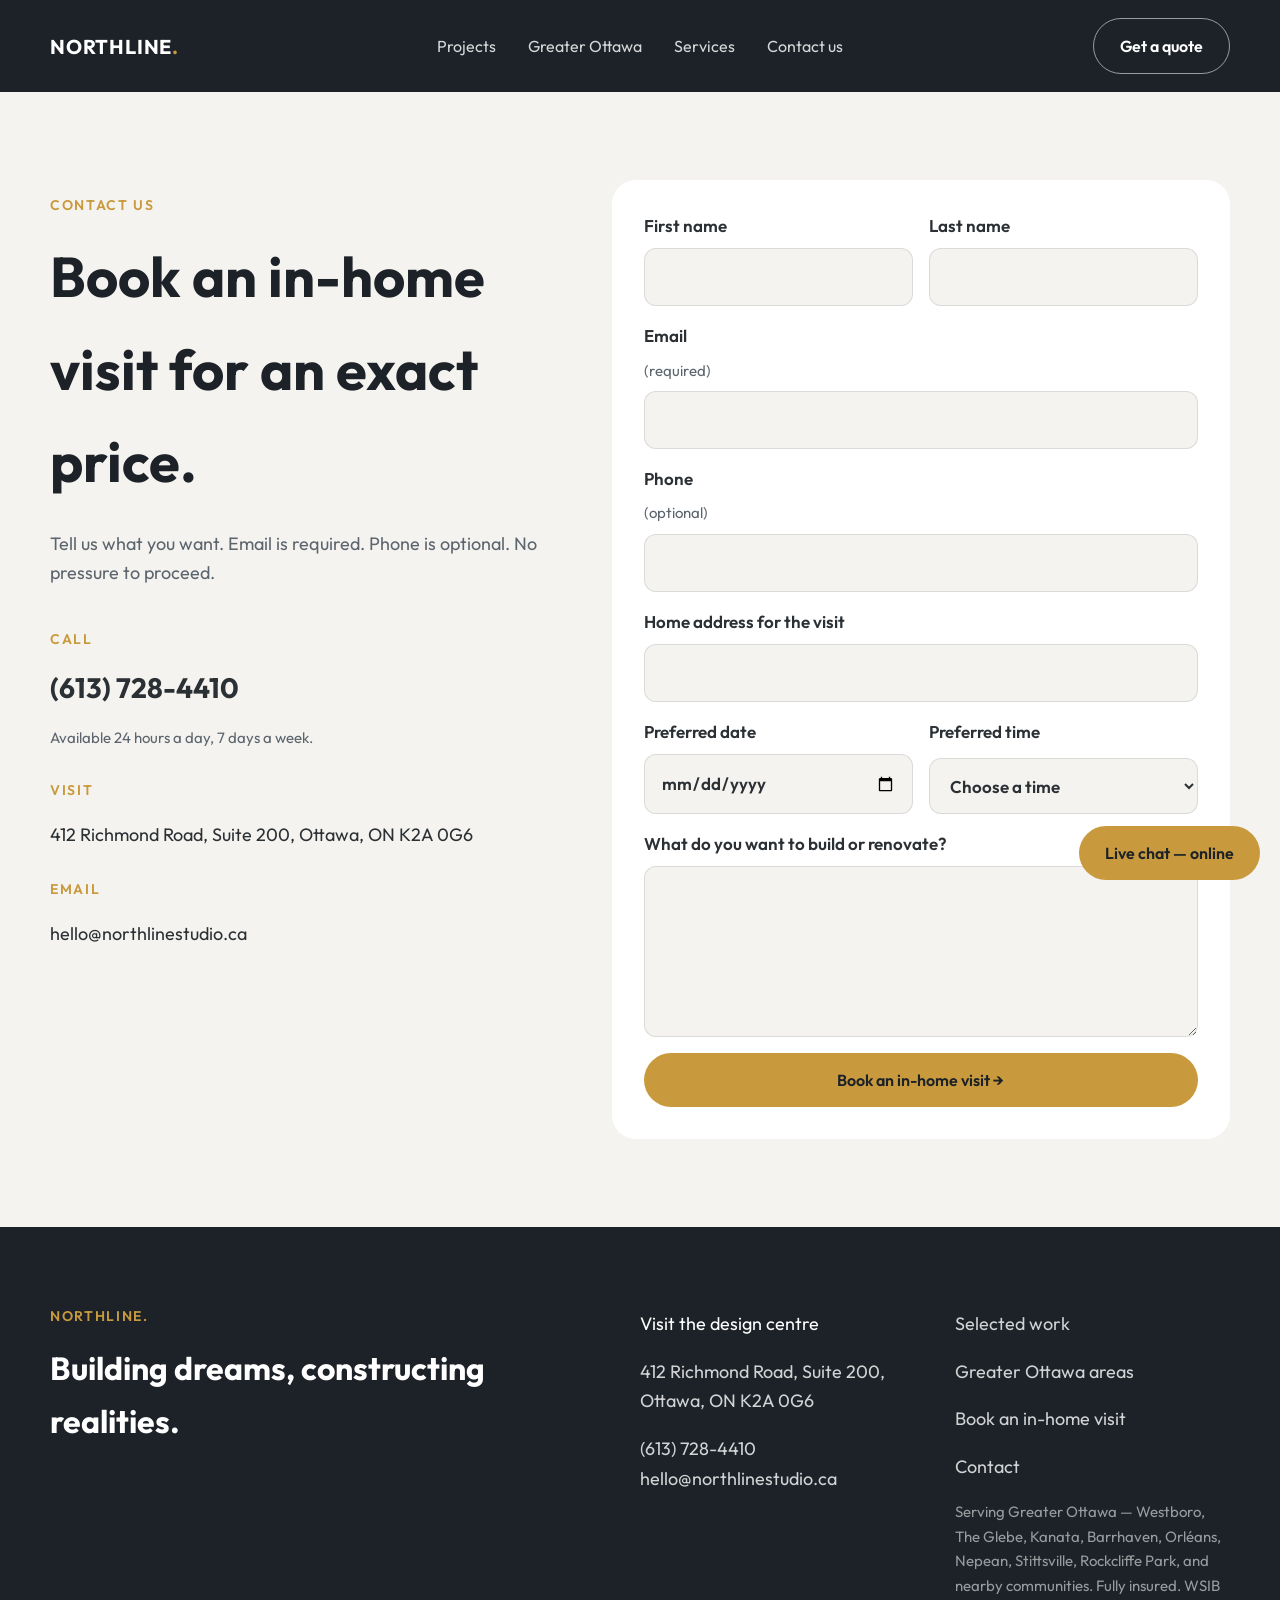
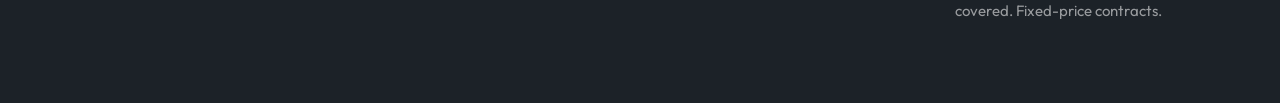
==== contact.html @ d54a14c9 "Add Greater Ottawa pages, sitemap, and SEO to the live site. Co-authored-by: Cursor <cursoragent@cur" ====
<!doctype html>
<html lang="en-CA">
  <head>
    <meta charset="UTF-8" />
    <meta name="viewport" content="width=device-width, initial-scale=1.0" />
    <title>Get a Quote | Northline Greater Ottawa</title>
    <meta
      name="description"
      content="Book a Northline in-home visit anywhere in Greater Ottawa. Email is required. Phone is optional. Exact pricing after we see the house."
    />
    <link rel="canonical" href="https://northlinestudio.ca/contact.html" />
    <meta name="robots" content="index, follow" />
    <meta name="theme-color" content="#1C2228" />
    <link rel="icon" type="image/svg+xml" href="public/favicon.svg" />
    <link rel="preconnect" href="https://fonts.googleapis.com" />
    <link rel="preconnect" href="https://fonts.gstatic.com" crossorigin />
    <link href="https://fonts.googleapis.com/css2?family=Outfit:wght@400;500;600;700&display=swap" rel="stylesheet" />
    <link rel="stylesheet" href="assets/styles.css" />
  </head>
  <body>
    <header class="site-header" id="site-header"></header>
    <main class="section">
      <div class="wrap split">
        <div>
          <p class="kicker">Contact us</p>
          <h1 class="display" style="font-size:clamp(36px,5vw,56px);margin:8px 0 0">Book an in-home visit for an exact price.</h1>
          <p class="lede" style="margin-top: 20px">
            Tell us what you want. Email is required. Phone is optional. No pressure to proceed.
          </p>
          <p class="kicker" style="margin-top: 40px">Call</p>
          <p style="font-size: 28px; font-weight: 700; margin: 4px 0"><a href="tel:+16137284410">(613) 728-4410</a></p>
          <p class="fine">Available 24 hours a day, 7 days a week.</p>
          <p class="kicker" style="margin-top: 28px">Visit</p>
          <p>412 Richmond Road, Suite 200, Ottawa, ON K2A 0G6</p>
          <p class="kicker" style="margin-top: 28px">Email</p>
          <p><a href="mailto:hello@northlinestudio.ca">hello@northlinestudio.ca</a></p>
        </div>
        <form data-quote-form class="book-form">
          <div class="form-2">
            <label>First name<input class="field" name="first" required /></label>
            <label>Last name<input class="field" name="last" required /></label>
          </div>
          <label>Email <span class="hint">(required)</span><input class="field" type="email" name="email" required /></label>
          <label>Phone <span class="hint">(optional)</span><input class="field" type="tel" name="phone" /></label>
          <label>Home address for the visit<input class="field" name="address" required /></label>
          <div class="form-2">
            <label>Preferred date<input class="field" type="date" name="date" required /></label>
            <label>
              Preferred time
              <select class="field" name="time" required>
                <option value="" disabled selected>Choose a time</option>
                <option>Morning</option>
                <option>Afternoon</option>
                <option>Evening</option>
              </select>
            </label>
          </div>
          <label>
            What do you want to build or renovate?
            <textarea class="field" name="project" rows="5" required></textarea>
          </label>
          <button class="btn" type="submit">Book an in-home visit →</button>
        </form>
      </div>
    </main>
    <footer class="site-footer" id="site-footer"></footer>
    <script src="assets/app.js"></script>
  </body>
</html>
---- assets/styles.css ----
:root {
  --main: #1c2228;
  --secondary: #343d46;
  --accent: #c99a3d;
  --accent-hover: #d4ab55;
  --bg: #f5f3ef;
  --card: #ffffff;
  --text: #2b3035;
  --muted: #5c656e;
  --line: rgb(28 34 40 / 0.12);
  --sans: "Outfit", system-ui, sans-serif;
}

* { box-sizing: border-box; }
html { scroll-behavior: smooth; }
body {
  margin: 0;
  font-family: var(--sans);
  font-size: 18px;
  line-height: 1.65;
  background: var(--bg);
  color: var(--text);
  -webkit-font-smoothing: antialiased;
}
img { max-width: 100%; display: block; background: var(--secondary); }
a { color: inherit; text-decoration: none; }
button, input, select, textarea { font: inherit; color: inherit; }
::selection { background: var(--accent); color: #fff; }

.wrap { width: min(1180px, calc(100% - 48px)); margin-inline: auto; }
.display { font-weight: 700; color: var(--main); }
.accent { color: var(--accent); }

.site-header {
  position: sticky;
  top: 0;
  z-index: 40;
  background: var(--main);
  color: #fff;
}
.header-inner {
  display: grid;
  grid-template-columns: 1fr auto 1fr;
  align-items: center;
  gap: 16px;
  padding: 18px 0;
}
.logo {
  font-size: 20px;
  font-weight: 700;
  letter-spacing: 0.04em;
  justify-self: start;
}
.logo span { color: var(--accent); }
.nav {
  display: flex;
  align-items: center;
  gap: 32px;
  font-size: 16px;
  color: rgb(255 255 255 / 0.82);
}
.nav a:hover { color: #fff; }
.header-cta { justify-self: end; }
.menu-toggle {
  display: none;
  background: none;
  border: 0;
  color: #fff;
  font-size: 16px;
  cursor: pointer;
  justify-self: end;
}

.btn {
  display: inline-flex;
  align-items: center;
  justify-content: center;
  gap: 8px;
  border: 0;
  border-radius: 999px;
  padding: 14px 26px;
  font-size: 16px;
  font-weight: 600;
  cursor: pointer;
  background: var(--accent);
  color: var(--main);
}
.btn:hover { background: var(--accent-hover); }
.btn-outline {
  background: transparent;
  color: #fff;
  border: 1px solid rgb(255 255 255 / 0.55);
}
.btn-outline:hover { background: rgb(255 255 255 / 0.08); }
.btn-dark {
  background: var(--main);
  color: #fff;
}

.hero-dark {
  background: var(--main);
  color: #fff;
  padding: 48px 0 72px;
}
.hero-top {
  display: grid;
  grid-template-columns: 1.15fr 0.85fr;
  gap: 48px;
  align-items: end;
  margin-bottom: 36px;
}
.hero-top h1 {
  margin: 0;
  font-size: clamp(42px, 6vw, 72px);
  font-weight: 700;
  line-height: 1.05;
  letter-spacing: -0.03em;
}
.hero-side p {
  margin: 0 0 24px;
  font-size: 18px;
  line-height: 1.7;
  color: rgb(255 255 255 / 0.78);
  max-width: 420px;
}
.hero-photos {
  display: grid;
  grid-template-columns: 1fr 1fr;
  gap: 20px;
}
.hero-photos img {
  width: 100%;
  aspect-ratio: 16 / 11;
  object-fit: cover;
  border-radius: 28px;
}

.operating {
  background: var(--main);
  color: #fff;
  padding: 48px 0 80px;
  text-align: center;
  border-top: 1px solid rgb(255 255 255 / 0.06);
}
.operating h2 {
  margin: 0 0 10px;
  font-size: 28px;
  font-weight: 600;
}
.operating .lede {
  margin: 0 auto 28px;
  color: rgb(255 255 255 / 0.65);
}
.operating-row {
  display: flex;
  flex-wrap: wrap;
  justify-content: center;
  gap: 8px 12px;
}
.operating-row a {
  display: inline-flex;
  align-items: center;
  min-height: 44px;
  padding: 8px 16px;
  border: 1px solid rgb(255 255 255 / 0.16);
  border-radius: 999px;
  font-size: 15px;
  font-weight: 600;
  letter-spacing: 0.04em;
  color: rgb(255 255 255 / 0.78);
}
.operating-row a:hover {
  color: #fff;
  border-color: var(--accent);
  background: rgb(201 154 61 / 0.12);
}

.section { padding: 88px 0; }
.section h2 {
  margin: 0;
  font-size: clamp(32px, 4.5vw, 48px);
  font-weight: 700;
  line-height: 1.15;
  letter-spacing: -0.02em;
  color: var(--main);
}
.lede { color: var(--muted); font-size: 18px; max-width: 520px; }

.services-split {
  display: grid;
  grid-template-columns: 0.9fr 1.1fr;
  gap: 56px;
  align-items: center;
}
.service-cards {
  display: grid;
  grid-template-columns: 1fr 1fr;
  gap: 18px;
}
.service-card {
  background: var(--card);
  border: 1px solid var(--line);
  border-radius: 20px;
  padding: 28px 24px;
}
.service-card svg { width: 36px; height: 36px; color: var(--accent); }
.service-card h3 {
  margin: 16px 0 8px;
  font-size: 20px;
  color: var(--accent);
}
.service-card p { margin: 0; font-size: 16px; color: var(--muted); }

.band-dark {
  background: var(--main);
  color: #fff;
}
.band-dark h2 { color: #fff; }
.band-dark .lede { color: rgb(255 255 255 / 0.75); }
.band-slate { background: var(--secondary); color: #fff; }
.band-slate h2 { color: #fff; }
.band-slate .lede { color: rgb(255 255 255 / 0.75); }

.book-grid {
  display: grid;
  grid-template-columns: 1fr 1.05fr;
  gap: 48px;
  align-items: start;
}
.book-form, .card {
  background: var(--card);
  color: var(--text);
  border-radius: 24px;
  padding: 32px;
}
form { display: grid; gap: 16px; }
form label {
  display: grid;
  gap: 8px;
  font-size: 17px;
  font-weight: 600;
  color: var(--text);
}
.hint { font-weight: 400; color: var(--muted); font-size: 15px; }
.form-2 { display: grid; grid-template-columns: 1fr 1fr; gap: 16px; }
.field, select.field, textarea.field {
  width: 100%;
  border-radius: 12px;
  border: 1px solid var(--line);
  background: var(--bg);
  padding: 14px 16px;
  outline: none;
  font-size: 17px;
}
.field:focus { border-color: var(--accent); }

.work-grid { display: grid; grid-template-columns: 1fr 1fr; gap: 28px; margin-top: 40px; }
.work-grid img { width: 100%; aspect-ratio: 5 / 3; object-fit: cover; border-radius: 24px; }
.work-meta { display: flex; justify-content: space-between; align-items: baseline; margin-top: 14px; }
.work-meta h3 { font-size: 26px; font-weight: 700; margin: 4px 0 0; color: var(--main); }
.kicker {
  font-size: 14px;
  font-weight: 600;
  letter-spacing: 0.12em;
  text-transform: uppercase;
  color: var(--accent);
}

.compare { position: relative; overflow: hidden; border-radius: 24px; margin-top: 32px; }
.compare > img { width: 100%; aspect-ratio: 16 / 10; object-fit: cover; }
.compare-before { position: absolute; inset: 0; }
.compare-before img { width: 100%; height: 100%; object-fit: cover; }
.compare-line {
  position: absolute;
  top: 0; bottom: 0;
  width: 1px;
  background: #fff;
  pointer-events: none;
  left: 52%;
}
.compare-handle {
  position: absolute;
  top: 50%;
  left: 50%;
  width: 48px; height: 48px;
  border: 1px solid #fff;
  border-radius: 50%;
  background: var(--main);
  transform: translate(-50%, -50%);
  display: grid;
  place-items: center;
}
.compare input {
  position: absolute;
  inset: 0;
  width: 100%;
  height: 100%;
  opacity: 0;
  cursor: ew-resize;
  margin: 0;
  z-index: 2;
}
.compare-label {
  position: absolute;
  bottom: 20px;
  font-size: 14px;
  font-weight: 600;
  letter-spacing: 0.1em;
  color: #fff;
}
.compare-label.left { left: 20px; }
.compare-label.right { right: 20px; }

.faq details { border-top: 1px solid var(--line); padding: 18px 0; }
.faq summary { cursor: pointer; font-size: 20px; font-weight: 600; color: var(--main); }
.faq p { color: var(--muted); }
.split { display: grid; grid-template-columns: 0.9fr 1.1fr; gap: 56px; }
.fine { font-size: 15px; color: var(--muted); }
.success {
  background: var(--card);
  color: var(--text);
  border-radius: 24px;
  padding: 32px;
}
.success h3 { margin: 8px 0 12px; font-size: 28px; color: var(--main); }

.site-footer {
  background: var(--main);
  color: rgb(255 255 255 / 0.8);
  padding: 64px 0;
}
.footer-grid { display: grid; grid-template-columns: 2fr 1fr 1fr; gap: 40px; }
.site-footer h2 { color: #fff; font-size: 32px; margin: 8px 0 0; }
.site-footer a:hover { color: var(--accent); }

.chat-wrap { position: fixed; right: 20px; bottom: 20px; z-index: 50; }
.chat-panel {
  width: min(380px, calc(100vw - 40px));
  margin-bottom: 12px;
  border-radius: 20px;
  overflow: hidden;
  background: var(--card);
  box-shadow: 0 20px 50px rgb(28 34 40 / 0.25);
}
.chat-head {
  display: flex;
  justify-content: space-between;
  background: var(--main);
  color: #fff;
  padding: 16px;
}
.chat-body { padding: 16px; max-height: 280px; overflow: auto; }
.bubble { background: var(--bg); border-radius: 16px; padding: 10px 12px; margin-bottom: 10px; }
.bubble.me { background: var(--main); color: #fff; }
.chat-form { display: grid; gap: 8px; padding: 12px; border-top: 1px solid var(--line); }
.hidden { display: none !important; }
.mobile-nav { display: none; padding: 0 0 16px; }
.mobile-nav a { display: block; padding: 10px 0; color: #fff; }
.site-footer .fine { color: rgb(255 255 255 / 0.55); }
.page-hero { padding: 48px 0 24px; }
.page-hero h1 { font-size: clamp(36px, 5vw, 56px); font-weight: 700; color: var(--main); margin: 8px 0 0; }
.area-grid { display: grid; grid-template-columns: 1fr 1fr; gap: 20px; margin-top: 40px; }
.area-card {
  background: var(--card);
  border-radius: 20px;
  padding: 24px;
  scroll-margin-top: 96px;
}
.area-card h2 { font-size: 24px; margin: 0 0 8px; }
.area-card p { margin: 0; color: var(--muted); font-size: 16px; }

.icon-brick {
  width: 36px;
  height: 28px;
  display: grid;
  grid-template-columns: 1fr 1fr;
  gap: 3px;
}
.icon-brick span {
  background: var(--accent);
  border-radius: 2px;
  height: 12px;
}

@media (max-width: 900px) {
  .header-inner { grid-template-columns: 1fr auto; }
  .nav, .header-cta { display: none; }
  .menu-toggle { display: block; }
  .mobile-nav { display: block; }
  .hero-top, .hero-photos, .services-split, .service-cards, .book-grid, .work-grid, .footer-grid, .split, .form-2, .area-grid {
    grid-template-columns: 1fr;
  }
}
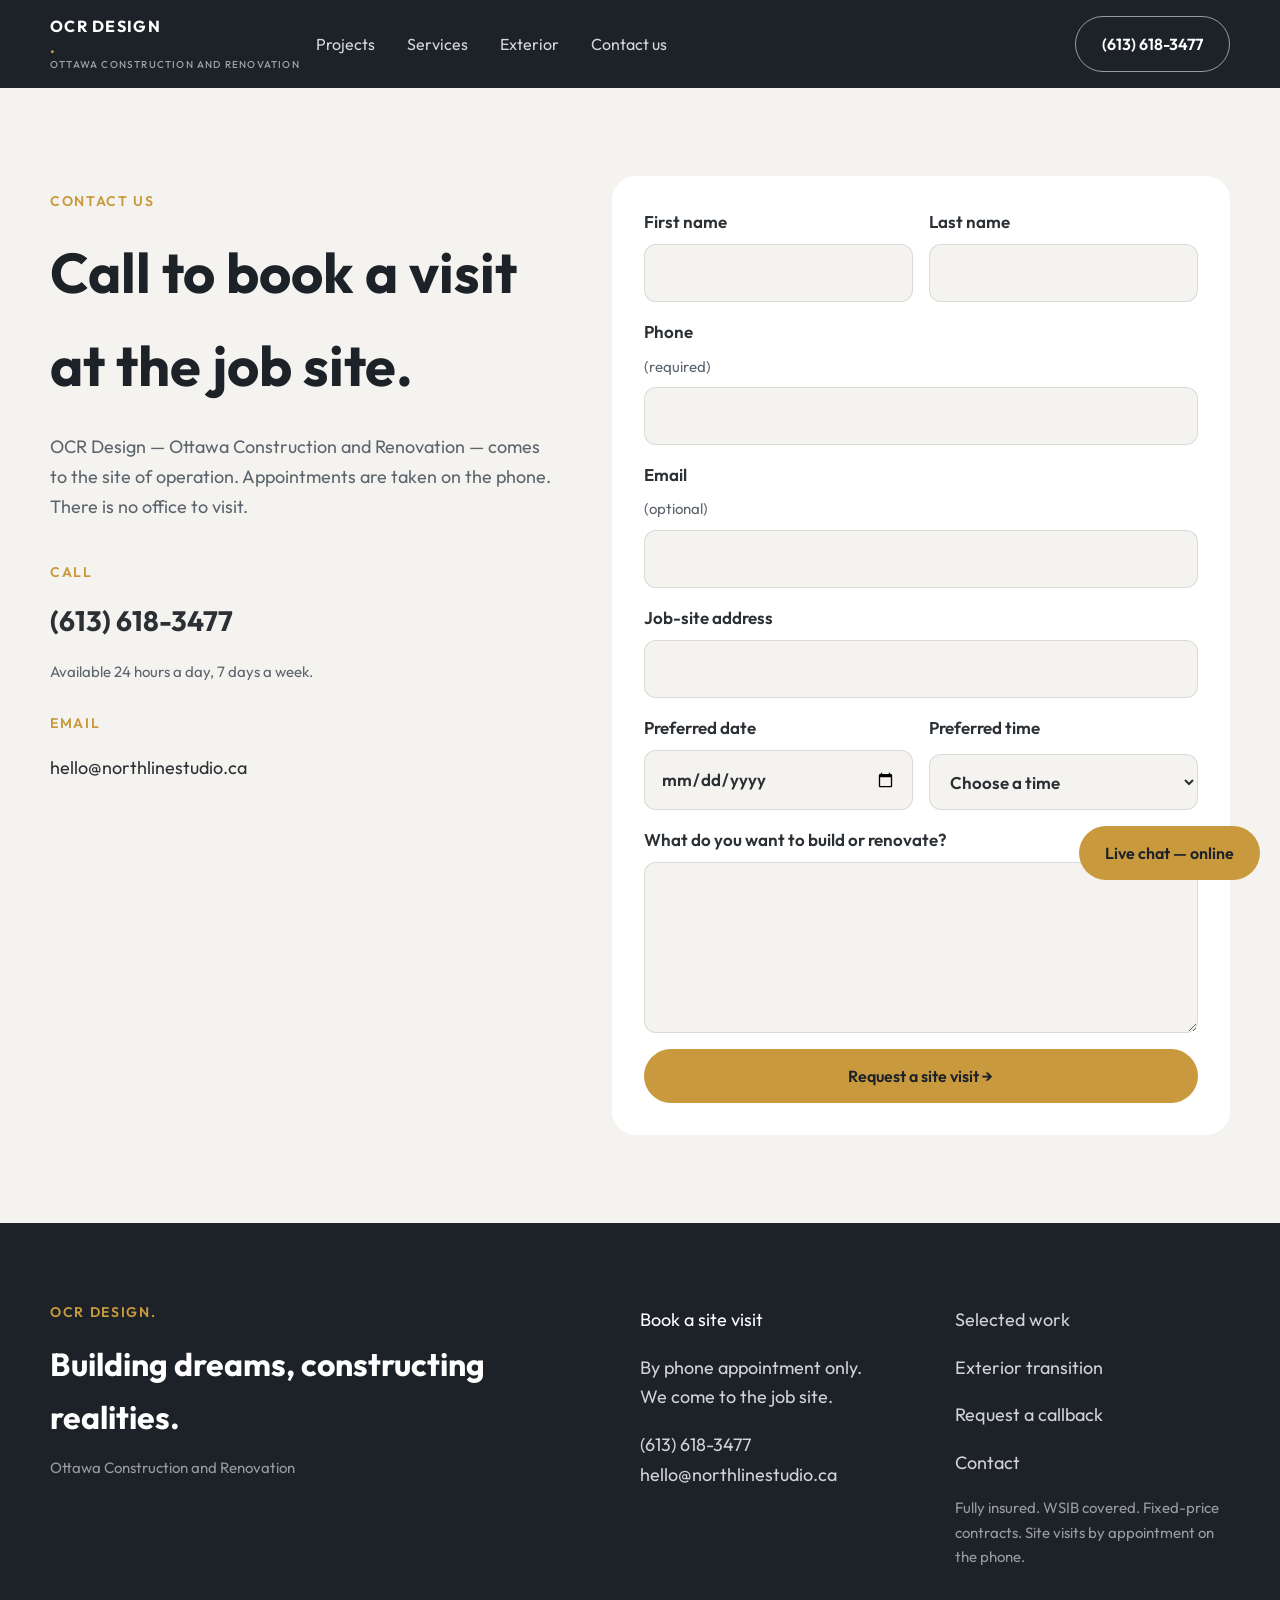
==== commit 699284ed: "Real photo Update Real projects made by company, Good phone number Still need email and minor update" ====
--- a/contact.html
+++ b/contact.html
@@ -3,10 +3,10 @@
   <head>
     <meta charset="UTF-8" />
     <meta name="viewport" content="width=device-width, initial-scale=1.0" />
-    <title>Get a Quote | Northline Greater Ottawa</title>
+    <title>Book a Site Visit | OCR Design</title>
     <meta
       name="description"
-      content="Book a Northline in-home visit anywhere in Greater Ottawa. Email is required. Phone is optional. Exact pricing after we see the house."
+      content="Book an OCR Design job-site visit by phone. Ottawa Construction and Renovation comes to the site of operation — no office drop-in."
     />
     <link rel="canonical" href="https://northlinestudio.ca/contact.html" />
     <meta name="robots" content="index, follow" />
@@ -23,15 +23,14 @@
       <div class="wrap split">
         <div>
           <p class="kicker">Contact us</p>
-          <h1 class="display" style="font-size:clamp(36px,5vw,56px);margin:8px 0 0">Book an in-home visit for an exact price.</h1>
+          <h1 class="display" style="font-size:clamp(36px,5vw,56px);margin:8px 0 0">Call to book a visit at the job site.</h1>
           <p class="lede" style="margin-top: 20px">
-            Tell us what you want. Email is required. Phone is optional. No pressure to proceed.
+            OCR Design — Ottawa Construction and Renovation — comes to the site of operation.
+            Appointments are taken on the phone. There is no office to visit.
           </p>
           <p class="kicker" style="margin-top: 40px">Call</p>
-          <p style="font-size: 28px; font-weight: 700; margin: 4px 0"><a href="tel:+16137284410">(613) 728-4410</a></p>
+          <p style="font-size: 28px; font-weight: 700; margin: 4px 0"><a href="tel:+16136183477">(613) 618-3477</a></p>
           <p class="fine">Available 24 hours a day, 7 days a week.</p>
-          <p class="kicker" style="margin-top: 28px">Visit</p>
-          <p>412 Richmond Road, Suite 200, Ottawa, ON K2A 0G6</p>
           <p class="kicker" style="margin-top: 28px">Email</p>
           <p><a href="mailto:hello@northlinestudio.ca">hello@northlinestudio.ca</a></p>
         </div>
@@ -40,9 +39,9 @@
             <label>First name<input class="field" name="first" required /></label>
             <label>Last name<input class="field" name="last" required /></label>
           </div>
-          <label>Email <span class="hint">(required)</span><input class="field" type="email" name="email" required /></label>
-          <label>Phone <span class="hint">(optional)</span><input class="field" type="tel" name="phone" /></label>
-          <label>Home address for the visit<input class="field" name="address" required /></label>
+          <label>Phone <span class="hint">(required)</span><input class="field" type="tel" name="phone" required /></label>
+          <label>Email <span class="hint">(optional)</span><input class="field" type="email" name="email" /></label>
+          <label>Job-site address<input class="field" name="address" required /></label>
           <div class="form-2">
             <label>Preferred date<input class="field" type="date" name="date" required /></label>
             <label>
@@ -59,7 +58,7 @@
             What do you want to build or renovate?
             <textarea class="field" name="project" rows="5" required></textarea>
           </label>
-          <button class="btn" type="submit">Book an in-home visit →</button>
+          <button class="btn" type="submit">Request a site visit →</button>
         </form>
       </div>
     </main>
--- a/assets/styles.css
+++ b/assets/styles.css
@@ -40,18 +40,29 @@
 }
 .header-inner {
   display: grid;
-  grid-template-columns: 1fr auto 1fr;
+  grid-template-columns: auto 1fr auto;
   align-items: center;
   gap: 16px;
-  padding: 18px 0;
+  padding: 16px 0;
 }
 .logo {
-  font-size: 20px;
+  display: flex;
+  flex-direction: column;
+  gap: 3px;
+  font-size: 16px;
   font-weight: 700;
-  letter-spacing: 0.04em;
+  letter-spacing: 0.08em;
   justify-self: start;
+  line-height: 1.1;
 }
 .logo span { color: var(--accent); }
+.logo small {
+  font-size: 10px;
+  font-weight: 500;
+  letter-spacing: 0.12em;
+  text-transform: uppercase;
+  color: rgb(255 255 255 / 0.58);
+}
 .nav {
   display: flex;
   align-items: center;
@@ -130,50 +141,35 @@
 }
 .hero-photos img {
   width: 100%;
-  aspect-ratio: 16 / 11;
+  aspect-ratio: 4 / 5;
   object-fit: cover;
   border-radius: 28px;
 }
-
-.operating {
-  background: var(--main);
-  color: #fff;
-  padding: 48px 0 80px;
+.compare > img {
+  object-position: bottom;
+}
+.compare-before img {
+  object-position: center;
+}
+
+.visit-strip {
+  background: var(--main);
+  color: #fff;
+  padding: 56px 0 80px;
   text-align: center;
   border-top: 1px solid rgb(255 255 255 / 0.06);
 }
-.operating h2 {
-  margin: 0 0 10px;
-  font-size: 28px;
-  font-weight: 600;
-}
-.operating .lede {
+.visit-strip h2 {
+  margin: 8px 0 12px;
+  font-size: clamp(28px, 4vw, 40px);
+  font-weight: 700;
+  color: #fff;
+}
+.visit-strip .lede {
   margin: 0 auto 28px;
-  color: rgb(255 255 255 / 0.65);
-}
-.operating-row {
-  display: flex;
-  flex-wrap: wrap;
-  justify-content: center;
-  gap: 8px 12px;
-}
-.operating-row a {
-  display: inline-flex;
-  align-items: center;
-  min-height: 44px;
-  padding: 8px 16px;
-  border: 1px solid rgb(255 255 255 / 0.16);
-  border-radius: 999px;
-  font-size: 15px;
-  font-weight: 600;
-  letter-spacing: 0.04em;
-  color: rgb(255 255 255 / 0.78);
-}
-.operating-row a:hover {
-  color: #fff;
-  border-color: var(--accent);
-  background: rgb(201 154 61 / 0.12);
-}
+  color: rgb(255 255 255 / 0.68);
+}
+.visit-strip a:not(.btn) { color: var(--accent); }
 
 .section { padding: 88px 0; }
 .section h2 {
@@ -214,6 +210,7 @@
 .band-dark {
   background: var(--main);
   color: #fff;
+  scroll-margin-top: 88px;
 }
 .band-dark h2 { color: #fff; }
 .band-dark .lede { color: rgb(255 255 255 / 0.75); }
@@ -254,10 +251,130 @@
 }
 .field:focus { border-color: var(--accent); }
 
-.work-grid { display: grid; grid-template-columns: 1fr 1fr; gap: 28px; margin-top: 40px; }
-.work-grid img { width: 100%; aspect-ratio: 5 / 3; object-fit: cover; border-radius: 24px; }
-.work-meta { display: flex; justify-content: space-between; align-items: baseline; margin-top: 14px; }
+.work-grid { display: grid; grid-template-columns: 1fr 1fr 1fr; gap: 28px; margin-top: 40px; }
+.work-grid .shot-main img { width: 100%; aspect-ratio: 5 / 3; object-fit: cover; border-radius: 24px; }
+.work-meta { display: flex; justify-content: space-between; align-items: baseline; margin-top: 8px; }
 .work-meta h3 { font-size: 26px; font-weight: 700; margin: 4px 0 0; color: var(--main); }
+
+.deck {
+  position: relative;
+  height: 72px;
+  margin: 12px 0 4px;
+  width: 100%;
+  border: 0;
+  background: none;
+  padding: 0;
+  cursor: pointer;
+  text-align: left;
+}
+.deck-card {
+  position: absolute;
+  left: 0;
+  top: 0;
+  width: 92px;
+  height: 62px;
+  border-radius: 12px;
+  overflow: hidden;
+  border: 2px solid #fff;
+  background: var(--secondary);
+  box-shadow: 0 12px 28px rgb(28 34 40 / 0.2);
+  transform: translateX(calc(var(--i) * 16px)) translateY(calc(var(--i) * 5px)) rotate(calc((1 - var(--i)) * 7deg));
+  transform-origin: 20% 100%;
+  transition: transform 0.25s ease;
+}
+.deck-card img { width: 100%; height: 100%; object-fit: cover; }
+.deck:hover .deck-card { transform: translateX(calc(var(--i) * 28px)) translateY(2px) rotate(0); }
+.deck-more {
+  position: absolute;
+  left: 150px;
+  top: 20px;
+  font-size: 13px;
+  font-weight: 600;
+  letter-spacing: 0.04em;
+  text-transform: uppercase;
+  color: var(--muted);
+}
+.band-dark .deck-more { color: rgb(255 255 255 / 0.7); }
+.band-dark .deck-card { border-color: rgb(255 255 255 / 0.2); }
+
+.lightbox {
+  position: fixed;
+  inset: 0;
+  z-index: 80;
+  background: rgb(28 34 40 / 0.94);
+  display: grid;
+  grid-template-rows: auto 1fr auto;
+  padding: 24px;
+}
+.lightbox-bar {
+  display: flex;
+  justify-content: space-between;
+  align-items: center;
+  color: #fff;
+  margin-bottom: 12px;
+}
+.lightbox-stage {
+  display: grid;
+  place-items: center;
+  min-height: 0;
+}
+.lightbox-stage img {
+  max-width: min(100%, 1100px);
+  max-height: 72vh;
+  border-radius: 16px;
+  object-fit: contain;
+}
+.lightbox-nav {
+  display: flex;
+  justify-content: center;
+  gap: 12px;
+  margin-top: 16px;
+}
+.lightbox-nav button, .lightbox-bar button {
+  border: 1px solid rgb(255 255 255 / 0.3);
+  background: transparent;
+  color: #fff;
+  border-radius: 999px;
+  padding: 10px 18px;
+  cursor: pointer;
+  font: inherit;
+  font-size: 15px;
+}
+.mosaic {
+  display: grid;
+  grid-template-columns: repeat(3, 1fr);
+  gap: 18px;
+  margin-top: 40px;
+}
+.mosaic figure { margin: 0; }
+.mosaic img {
+  width: 100%;
+  aspect-ratio: 4 / 3;
+  object-fit: cover;
+  border-radius: 20px;
+}
+.mosaic figcaption { margin-top: 10px; }
+.mosaic h3 { margin: 4px 0 0; font-size: 18px; color: var(--main); }
+.filter-row {
+  display: flex;
+  flex-wrap: wrap;
+  gap: 8px;
+  margin-top: 28px;
+}
+.filter-btn {
+  border: 1px solid var(--line);
+  background: var(--card);
+  border-radius: 999px;
+  padding: 8px 16px;
+  cursor: pointer;
+  font-size: 15px;
+  font-weight: 600;
+}
+.filter-btn.is-on {
+  background: var(--main);
+  color: #fff;
+  border-color: var(--main);
+}
 .kicker {
   font-size: 14px;
   font-weight: 600;
@@ -387,7 +504,7 @@
   .nav, .header-cta { display: none; }
   .menu-toggle { display: block; }
   .mobile-nav { display: block; }
-  .hero-top, .hero-photos, .services-split, .service-cards, .book-grid, .work-grid, .footer-grid, .split, .form-2, .area-grid {
+  .hero-top, .hero-photos, .services-split, .service-cards, .book-grid, .work-grid, .footer-grid, .split, .form-2, .area-grid, .mosaic {
     grid-template-columns: 1fr;
   }
 }
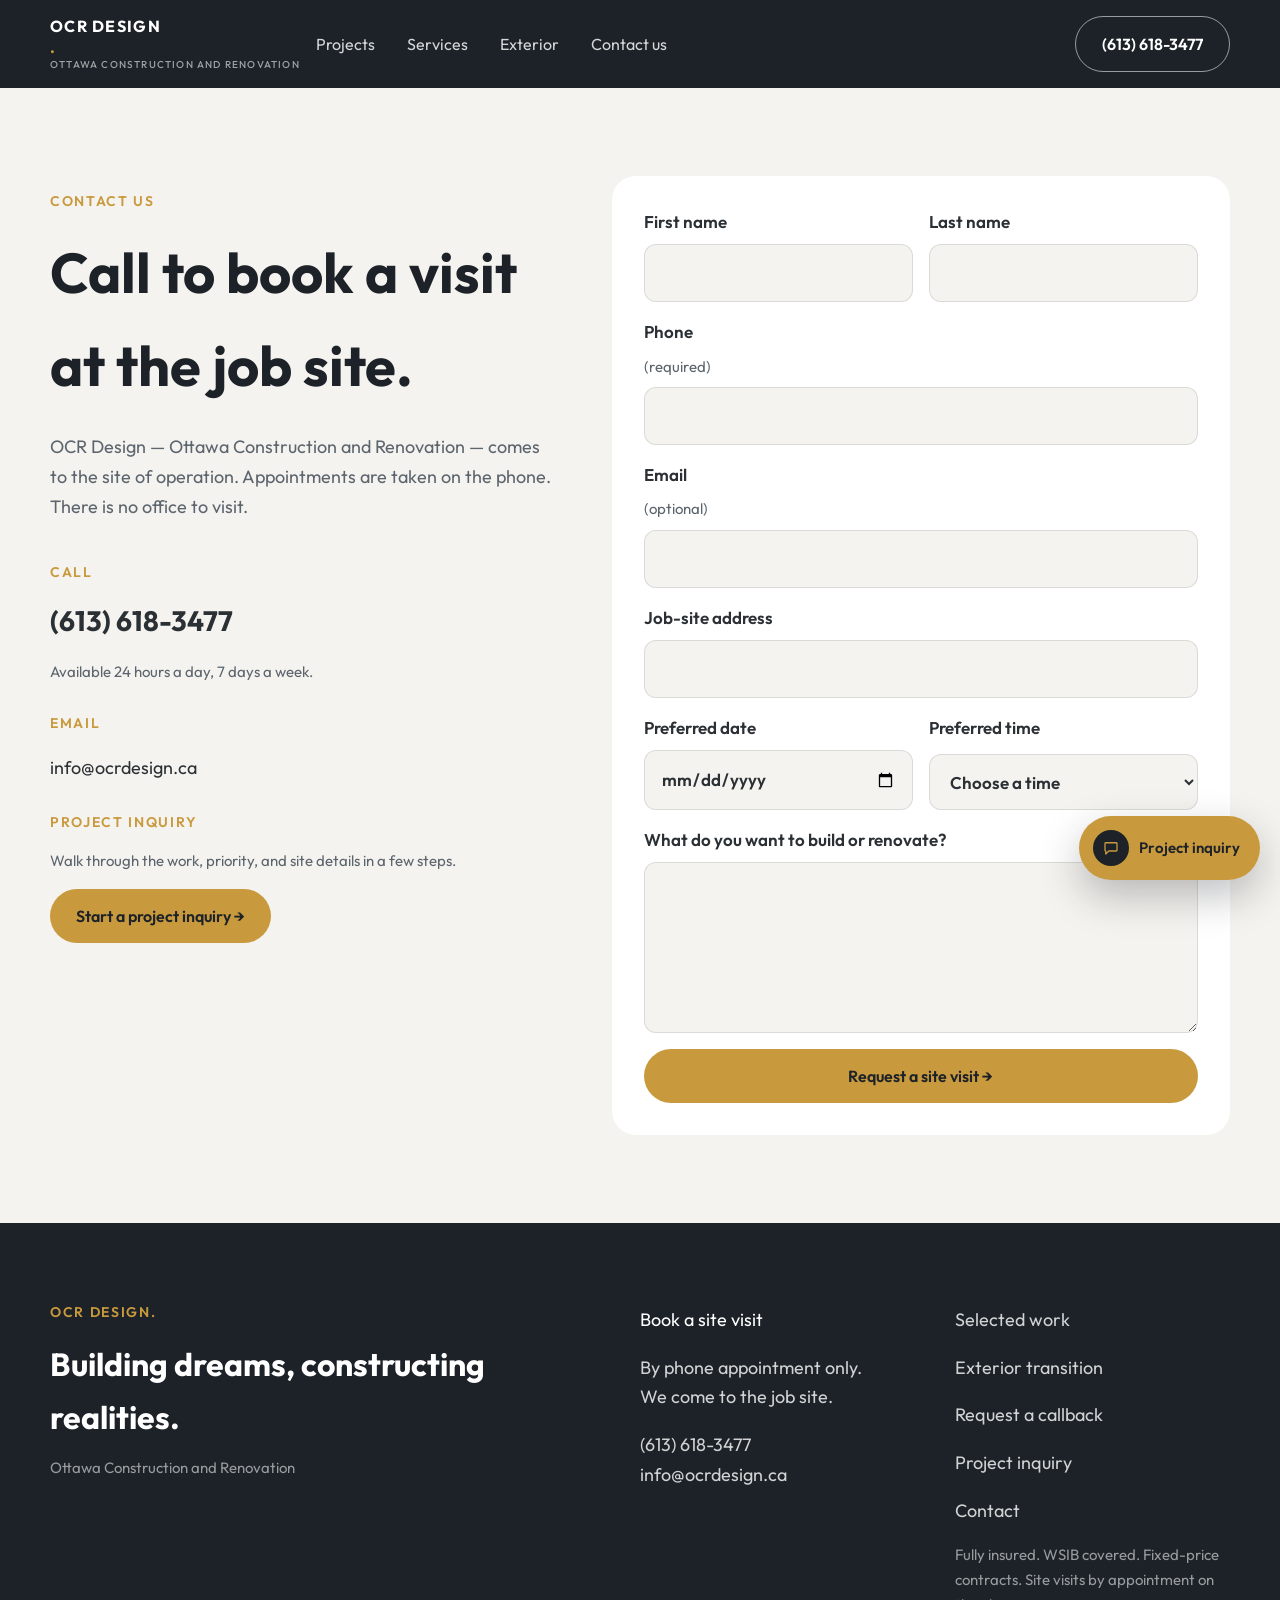
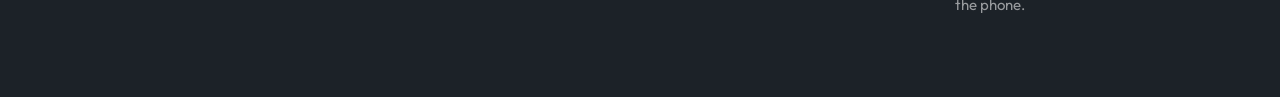
==== commit 89ad8e0a: "Better for phone visibility and email is there this is for testing email and ability to identify dev" ====
--- a/contact.html
+++ b/contact.html
@@ -2,7 +2,7 @@
 <html lang="en-CA">
   <head>
     <meta charset="UTF-8" />
-    <meta name="viewport" content="width=device-width, initial-scale=1.0" />
+    <meta name="viewport" content="width=device-width, initial-scale=1, viewport-fit=cover" />
     <title>Book a Site Visit | OCR Design</title>
     <meta
       name="description"
@@ -32,7 +32,12 @@
           <p style="font-size: 28px; font-weight: 700; margin: 4px 0"><a href="tel:+16136183477">(613) 618-3477</a></p>
           <p class="fine">Available 24 hours a day, 7 days a week.</p>
           <p class="kicker" style="margin-top: 28px">Email</p>
-          <p><a href="mailto:hello@northlinestudio.ca">hello@northlinestudio.ca</a></p>
+          <p><a href="mailto:info@ocrdesign.ca">info@ocrdesign.ca</a></p>
+          <p class="kicker" style="margin-top: 28px">Project inquiry</p>
+          <p class="fine">Walk through the work, priority, and site details in a few steps.</p>
+          <p style="margin-top: 12px">
+            <button class="btn" type="button" data-open-inquiry>Start a project inquiry →</button>
+          </p>
         </div>
         <form data-quote-form class="book-form">
           <div class="form-2">
--- a/assets/styles.css
+++ b/assets/styles.css
@@ -22,7 +22,7 @@
   color: var(--text);
   -webkit-font-smoothing: antialiased;
 }
-img { max-width: 100%; display: block; background: var(--secondary); }
+img { max-width: 100%; height: auto; display: block; background: var(--secondary); }
 a { color: inherit; text-decoration: none; }
 button, input, select, textarea { font: inherit; color: inherit; }
 ::selection { background: var(--accent); color: #fff; }
@@ -139,17 +139,33 @@
   grid-template-columns: 1fr 1fr;
   gap: 20px;
 }
-.hero-photos img {
+.photo-frame,
+.shot-main {
+  position: relative;
+  display: block;
+  overflow: hidden;
+  background: var(--secondary);
+}
+.photo-frame { border-radius: 28px; }
+.photo-portrait { aspect-ratio: 4 / 5; }
+.photo-frame img,
+.shot-main img {
+  position: absolute;
+  inset: 0;
   width: 100%;
-  aspect-ratio: 4 / 5;
+  height: 100%;
+  max-width: none;
   object-fit: cover;
+  object-position: center 38%;
+}
+.project-shot {
+  width: 100%;
+  height: auto;
+  max-width: none;
+  aspect-ratio: 16 / 9;
+  object-fit: cover;
+  object-position: center 35%;
   border-radius: 28px;
-}
-.compare > img {
-  object-position: bottom;
-}
-.compare-before img {
-  object-position: center;
 }
 
 .visit-strip {
@@ -170,6 +186,12 @@
   color: rgb(255 255 255 / 0.68);
 }
 .visit-strip a:not(.btn) { color: var(--accent); }
+.cta-row {
+  display: flex;
+  flex-wrap: wrap;
+  gap: 12px;
+  justify-content: center;
+}
 
 .section { padding: 88px 0; }
 .section h2 {
@@ -252,7 +274,7 @@
 .field:focus { border-color: var(--accent); }
 
 .work-grid { display: grid; grid-template-columns: 1fr 1fr 1fr; gap: 28px; margin-top: 40px; }
-.work-grid .shot-main img { width: 100%; aspect-ratio: 5 / 3; object-fit: cover; border-radius: 24px; }
+.shot-main { aspect-ratio: 5 / 3; border-radius: 24px; }
 .work-meta { display: flex; justify-content: space-between; align-items: baseline; margin-top: 8px; }
 .work-meta h3 { font-size: 26px; font-weight: 700; margin: 4px 0 0; color: var(--main); }
 
@@ -319,8 +341,9 @@
   min-height: 0;
 }
 .lightbox-stage img {
-  max-width: min(100%, 1100px);
-  max-height: 72vh;
+  width: min(100%, 1100px);
+  height: auto;
+  max-height: 78vh;
   border-radius: 16px;
   object-fit: contain;
 }
@@ -349,8 +372,11 @@
 .mosaic figure { margin: 0; }
 .mosaic img {
   width: 100%;
+  height: auto;
+  max-width: none;
   aspect-ratio: 4 / 3;
   object-fit: cover;
+  object-position: center;
   border-radius: 20px;
 }
 .mosaic figcaption { margin-top: 10px; }
@@ -383,10 +409,22 @@
   color: var(--accent);
 }
 
-.compare { position: relative; overflow: hidden; border-radius: 24px; margin-top: 32px; }
-.compare > img { width: 100%; aspect-ratio: 16 / 10; object-fit: cover; }
+.compare { position: relative; overflow: hidden; border-radius: 24px; margin-top: 32px; aspect-ratio: 16 / 10; }
+.compare > img {
+  width: 100%;
+  height: 100%;
+  max-width: none;
+  object-fit: cover;
+  object-position: center 42%;
+}
 .compare-before { position: absolute; inset: 0; }
-.compare-before img { width: 100%; height: 100%; object-fit: cover; }
+.compare-before img {
+  width: 100%;
+  height: 100%;
+  max-width: none;
+  object-fit: cover;
+  object-position: center;
+}
 .compare-line {
   position: absolute;
   top: 0; bottom: 0;
@@ -450,27 +488,341 @@
 .site-footer h2 { color: #fff; font-size: 32px; margin: 8px 0 0; }
 .site-footer a:hover { color: var(--accent); }
 
-.chat-wrap { position: fixed; right: 20px; bottom: 20px; z-index: 50; }
-.chat-panel {
-  width: min(380px, calc(100vw - 40px));
-  margin-bottom: 12px;
-  border-radius: 20px;
+.hidden { display: none !important; }
+
+.iq-wrap {
+  position: fixed;
+  right: 20px;
+  bottom: 20px;
+  z-index: 70;
+  display: flex;
+  flex-direction: column;
+  align-items: flex-end;
+  gap: 12px;
+  pointer-events: none;
+}
+.iq-wrap > * { pointer-events: auto; }
+
+.iq-launch {
+  display: inline-flex;
+  align-items: center;
+  gap: 10px;
+  border: 0;
+  border-radius: 999px;
+  padding: 14px 20px 14px 14px;
+  font: inherit;
+  font-size: 15px;
+  font-weight: 600;
+  cursor: pointer;
+  color: var(--main);
+  background: var(--accent);
+  box-shadow: 0 16px 40px rgb(28 34 40 / 0.28);
+}
+.iq-launch:hover { background: var(--accent-hover); }
+.iq-launch-ico {
+  width: 36px;
+  height: 36px;
+  border-radius: 50%;
+  display: grid;
+  place-items: center;
+  background: var(--main);
+  color: var(--accent);
+}
+.iq-launch-ico svg { width: 18px; height: 18px; }
+
+.iq-panel {
+  width: min(440px, calc(100vw - 24px));
+  height: min(720px, calc(100vh - 96px));
+  display: flex;
+  flex-direction: column;
+  border-radius: 24px;
   overflow: hidden;
   background: var(--card);
-  box-shadow: 0 20px 50px rgb(28 34 40 / 0.25);
-}
-.chat-head {
+  box-shadow: 0 28px 80px rgb(28 34 40 / 0.32);
+  transform-origin: bottom right;
+  animation: iq-in 0.28s ease;
+  z-index: 1;
+  position: relative;
+}
+.iq-panel.hidden { display: none; }
+@keyframes iq-in {
+  from { opacity: 0; transform: translateY(12px) scale(0.98); }
+  to { opacity: 1; transform: none; }
+}
+
+.iq-head {
   display: flex;
   justify-content: space-between;
-  background: var(--main);
-  color: #fff;
+  align-items: flex-start;
+  gap: 16px;
+  background: var(--main);
+  color: #fff;
+  padding: 18px 20px 8px;
+}
+.iq-head h2 {
+  margin: 2px 0 0;
+  font-size: 22px;
+  font-weight: 700;
+  letter-spacing: -0.02em;
+  color: #fff;
+}
+.iq-x {
+  background: none;
+  border: 0;
+  color: rgb(255 255 255 / 0.72);
+  cursor: pointer;
+  font: inherit;
+  font-size: 14px;
+  font-weight: 600;
+  padding: 6px 0 0;
+}
+.iq-x:hover { color: #fff; }
+
+.iq-head-prog { background: var(--main); padding: 8px 20px 16px; }
+.iq-progress {
+  display: grid;
+  grid-template-columns: repeat(8, 1fr);
+  gap: 5px;
+}
+.iq-progress span {
+  height: 3px;
+  border-radius: 99px;
+  background: rgb(255 255 255 / 0.16);
+}
+.iq-progress span.is-on { background: var(--accent); }
+.iq-step-label {
+  margin: 8px 0 0;
+  font-size: 12px;
+  font-weight: 600;
+  letter-spacing: 0.1em;
+  text-transform: uppercase;
+  color: rgb(255 255 255 / 0.5);
+}
+
+.iq-body {
+  flex: 1;
+  min-height: 0;
+  overflow: auto;
+  padding: 20px 20px 12px;
+  overscroll-behavior: contain;
+  transition: opacity 0.14s ease;
+}
+.iq-body.is-leave { opacity: 0; }
+
+.iq-ask {
+  margin: 0 0 8px;
+  font-size: 22px;
+  font-weight: 700;
+  line-height: 1.25;
+  letter-spacing: -0.02em;
+  color: var(--main);
+}
+.iq-hint {
+  margin: 0 0 16px;
+  font-size: 14px;
+  line-height: 1.5;
+  color: var(--muted);
+}
+.iq-label {
+  margin: 8px 0 0;
+  font-size: 15px;
+  font-weight: 600;
+}
+
+.iq-stack { display: grid; gap: 10px; }
+.iq-card, .iq-tile {
+  display: flex;
+  align-items: center;
+  gap: 14px;
+  width: 100%;
+  text-align: left;
+  border: 1.5px solid var(--line);
+  background: #fff;
+  border-radius: 16px;
   padding: 16px;
-}
-.chat-body { padding: 16px; max-height: 280px; overflow: auto; }
-.bubble { background: var(--bg); border-radius: 16px; padding: 10px 12px; margin-bottom: 10px; }
-.bubble.me { background: var(--main); color: #fff; }
-.chat-form { display: grid; gap: 8px; padding: 12px; border-top: 1px solid var(--line); }
-.hidden { display: none !important; }
+  cursor: pointer;
+  font: inherit;
+  color: inherit;
+  transition: border-color 0.15s ease, background 0.15s ease, transform 0.15s ease;
+}
+.iq-card:hover, .iq-tile:hover {
+  border-color: rgb(201 154 61 / 0.55);
+  transform: translateY(-1px);
+}
+.iq-card.is-on, .iq-tile.is-on {
+  border-color: var(--accent);
+  background: rgb(201 154 61 / 0.08);
+}
+.iq-card strong, .iq-tile strong {
+  display: block;
+  font-size: 16px;
+  font-weight: 600;
+  color: var(--main);
+}
+.iq-card em {
+  display: block;
+  margin-top: 4px;
+  font-style: normal;
+  font-size: 13px;
+  line-height: 1.45;
+  color: var(--muted);
+}
+.iq-ico {
+  flex: 0 0 44px;
+  width: 44px;
+  height: 44px;
+  border-radius: 12px;
+  display: grid;
+  place-items: center;
+  background: var(--main);
+  color: var(--accent);
+}
+.iq-ico svg { width: 22px; height: 22px; }
+.iq-tile {
+  flex-direction: column;
+  align-items: flex-start;
+  gap: 10px;
+  min-height: 96px;
+  padding: 14px;
+}
+.iq-tile .iq-ico {
+  width: 36px;
+  height: 36px;
+  flex-basis: 36px;
+  border-radius: 10px;
+}
+.iq-tile .iq-ico svg { width: 18px; height: 18px; }
+.iq-tile strong { font-size: 14px; line-height: 1.3; }
+.iq-grid {
+  display: grid;
+  grid-template-columns: 1fr 1fr;
+  gap: 10px;
+}
+
+.iq-desc { min-height: 140px; resize: vertical; }
+.iq-desc.is-invalid { border-color: #b4483a; }
+.iq-form { display: grid; gap: 12px; }
+.iq-form label { font-size: 15px; }
+
+.iq-pills { display: flex; flex-wrap: wrap; gap: 8px; }
+.iq-pill {
+  border: 1px solid var(--line);
+  background: var(--bg);
+  border-radius: 999px;
+  padding: 8px 16px;
+  font: inherit;
+  font-size: 14px;
+  font-weight: 600;
+  cursor: pointer;
+}
+.iq-pill.is-on {
+  background: var(--main);
+  color: #fff;
+  border-color: var(--main);
+}
+
+.iq-insight {
+  margin-top: 14px;
+  padding: 14px 16px;
+  border-radius: 14px;
+  background: rgb(201 154 61 / 0.1);
+  border: 1px solid rgb(201 154 61 / 0.28);
+}
+.iq-insight p { margin: 0 0 10px; font-size: 14px; color: var(--text); }
+.iq-insight p:last-child { margin-bottom: 0; }
+.iq-insight-actions { display: flex; flex-wrap: wrap; gap: 8px; margin-top: 4px; }
+
+.iq-mini, .iq-back, .iq-text-btn {
+  border: 1px solid var(--line);
+  background: #fff;
+  border-radius: 999px;
+  padding: 10px 16px;
+  font: inherit;
+  font-size: 14px;
+  font-weight: 600;
+  cursor: pointer;
+  color: var(--main);
+  text-decoration: none;
+  display: inline-flex;
+  align-items: center;
+  justify-content: center;
+}
+.iq-mini.is-quiet, .iq-text-btn { background: transparent; }
+.iq-warn {
+  margin: 12px 0 0;
+  padding: 12px 14px;
+  border-radius: 12px;
+  background: rgb(180 72 58 / 0.08);
+  border: 1px solid rgb(180 72 58 / 0.25);
+  font-size: 13px;
+  line-height: 1.5;
+  color: var(--text);
+}
+
+.iq-summary {
+  display: grid;
+  gap: 2px;
+  border: 1px solid var(--line);
+  border-radius: 16px;
+  overflow: hidden;
+}
+.iq-row {
+  display: grid;
+  gap: 2px;
+  width: 100%;
+  text-align: left;
+  border: 0;
+  border-bottom: 1px solid var(--line);
+  background: #fff;
+  padding: 12px 14px;
+  cursor: pointer;
+  font: inherit;
+}
+.iq-row:last-child { border-bottom: 0; }
+.iq-row:hover { background: var(--bg); }
+.iq-row span {
+  font-size: 11px;
+  font-weight: 600;
+  letter-spacing: 0.08em;
+  text-transform: uppercase;
+  color: var(--muted);
+}
+.iq-row strong {
+  font-size: 15px;
+  font-weight: 600;
+  color: var(--main);
+  display: -webkit-box;
+  -webkit-line-clamp: 4;
+  -webkit-box-orient: vertical;
+  overflow: hidden;
+  white-space: pre-wrap;
+}
+
+.iq-foot {
+  display: flex;
+  justify-content: space-between;
+  align-items: center;
+  gap: 12px;
+  padding: 12px 16px 16px;
+  border-top: 1px solid var(--line);
+  background: #fff;
+}
+.iq-foot-left { display: flex; flex-wrap: wrap; gap: 8px; }
+.iq-foot-hint { font-size: 13px; color: var(--muted); }
+.iq-go { padding: 12px 18px; font-size: 15px; white-space: nowrap; }
+.iq-go:disabled { opacity: 0.65; cursor: wait; }
+
+.iq-thanks { display: grid; gap: 14px; justify-items: start; }
+.iq-thanks .iq-ask { margin: 0; }
+.iq-sr {
+  position: absolute;
+  width: 1px;
+  height: 1px;
+  overflow: hidden;
+  clip: rect(0 0 0 0);
+}
+
+body.iq-lock { overflow: hidden; }
 .mobile-nav { display: none; padding: 0 0 16px; }
 .mobile-nav a { display: block; padding: 10px 0; color: #fff; }
 .site-footer .fine { color: rgb(255 255 255 / 0.55); }
@@ -499,12 +851,79 @@
   height: 12px;
 }
 
+@media (max-width: 1100px) {
+  .work-grid { grid-template-columns: 1fr 1fr; }
+}
+
 @media (max-width: 900px) {
   .header-inner { grid-template-columns: 1fr auto; }
   .nav, .header-cta { display: none; }
   .menu-toggle { display: block; }
   .mobile-nav { display: block; }
-  .hero-top, .hero-photos, .services-split, .service-cards, .book-grid, .work-grid, .footer-grid, .split, .form-2, .area-grid, .mosaic {
+  .hero-top, .services-split, .service-cards, .book-grid, .footer-grid, .split, .form-2, .area-grid {
     grid-template-columns: 1fr;
   }
 }
+
+@media (max-width: 720px) {
+  .hero-photos, .work-grid, .mosaic, .service-cards {
+    grid-template-columns: 1fr;
+  }
+  .hero-top h1 { font-size: clamp(34px, 10vw, 56px); }
+  .section { padding: 56px 0; }
+}
+
+@media (max-width: 640px) {
+  .wrap { width: min(1180px, calc(100% - 24px)); }
+  .photo-portrait { aspect-ratio: 3 / 4; }
+  .photo-frame { border-radius: 18px; }
+  .photo-frame img,
+  .shot-main img {
+    object-position: center 30%;
+  }
+  .shot-main { aspect-ratio: 4 / 3; border-radius: 18px; }
+  .project-shot { aspect-ratio: 4 / 3; border-radius: 18px; }
+  .compare { aspect-ratio: 5 / 4; border-radius: 18px; }
+  .compare > img,
+  .compare-before img { object-position: center 35%; }
+  .mosaic img { aspect-ratio: 4 / 3; }
+  .lightbox { padding: 12px; }
+  .lightbox-stage img {
+    width: 100%;
+    max-height: 70vh;
+  }
+  .iq-wrap {
+    right: 12px;
+    bottom: 12px;
+  }
+  .iq-panel.is-open,
+  .iq-panel:not(.hidden) {
+    position: fixed;
+    inset: 0;
+    width: 100%;
+    height: 100%;
+    max-height: none;
+    margin: 0;
+    border-radius: 0;
+    animation: none;
+  }
+  .iq-wrap:has(.iq-panel.is-open) .iq-launch {
+    display: none;
+  }
+}
+
+@media (min-width: 721px) and (max-width: 1100px) {
+  .hero-photos { grid-template-columns: 1fr 1fr; }
+  .photo-portrait { aspect-ratio: 4 / 5; }
+  .shot-main { aspect-ratio: 4 / 3; }
+  .compare { aspect-ratio: 16 / 10; }
+}
+
+@media (min-width: 1101px) {
+  .photo-portrait { aspect-ratio: 4 / 5; }
+  .shot-main { aspect-ratio: 5 / 3; }
+}
+
+@media (prefers-reduced-motion: reduce) {
+  .iq-panel, .iq-body, .iq-card, .iq-tile { animation: none; transition: none; }
+}
